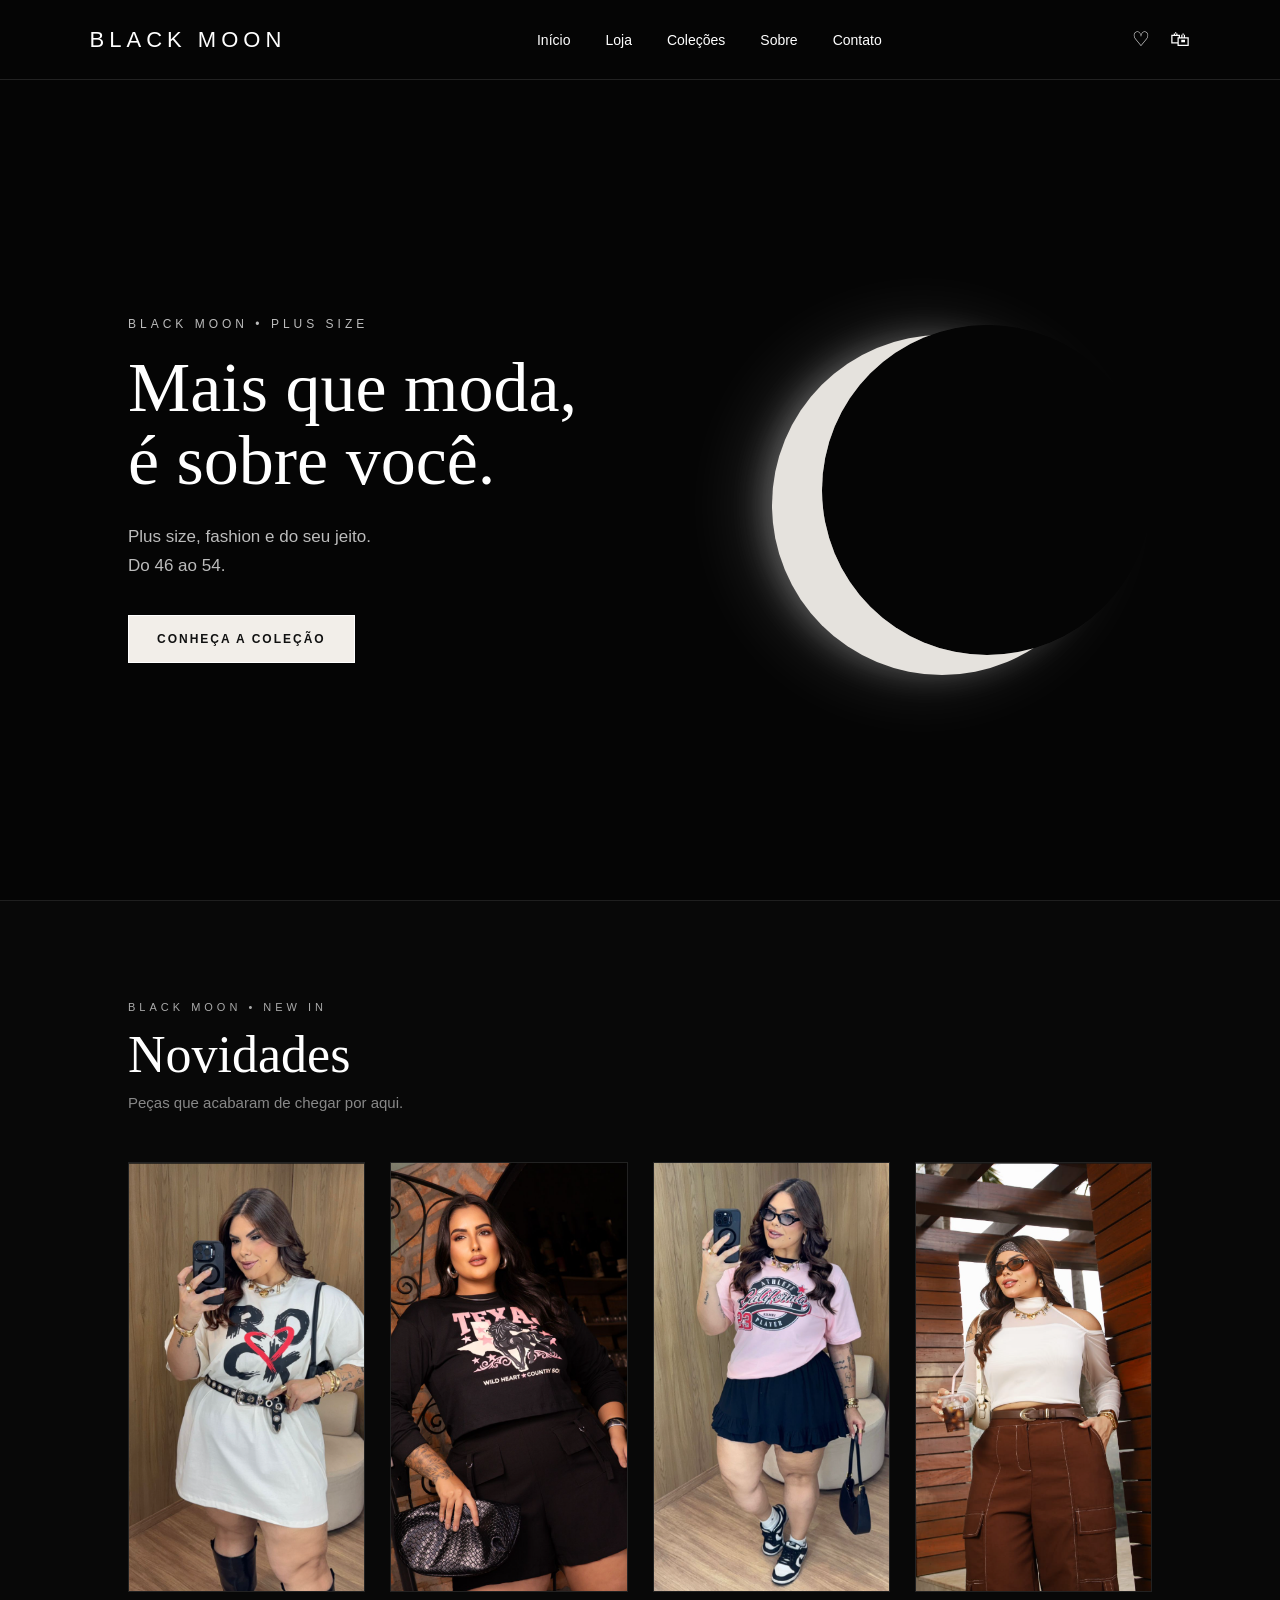
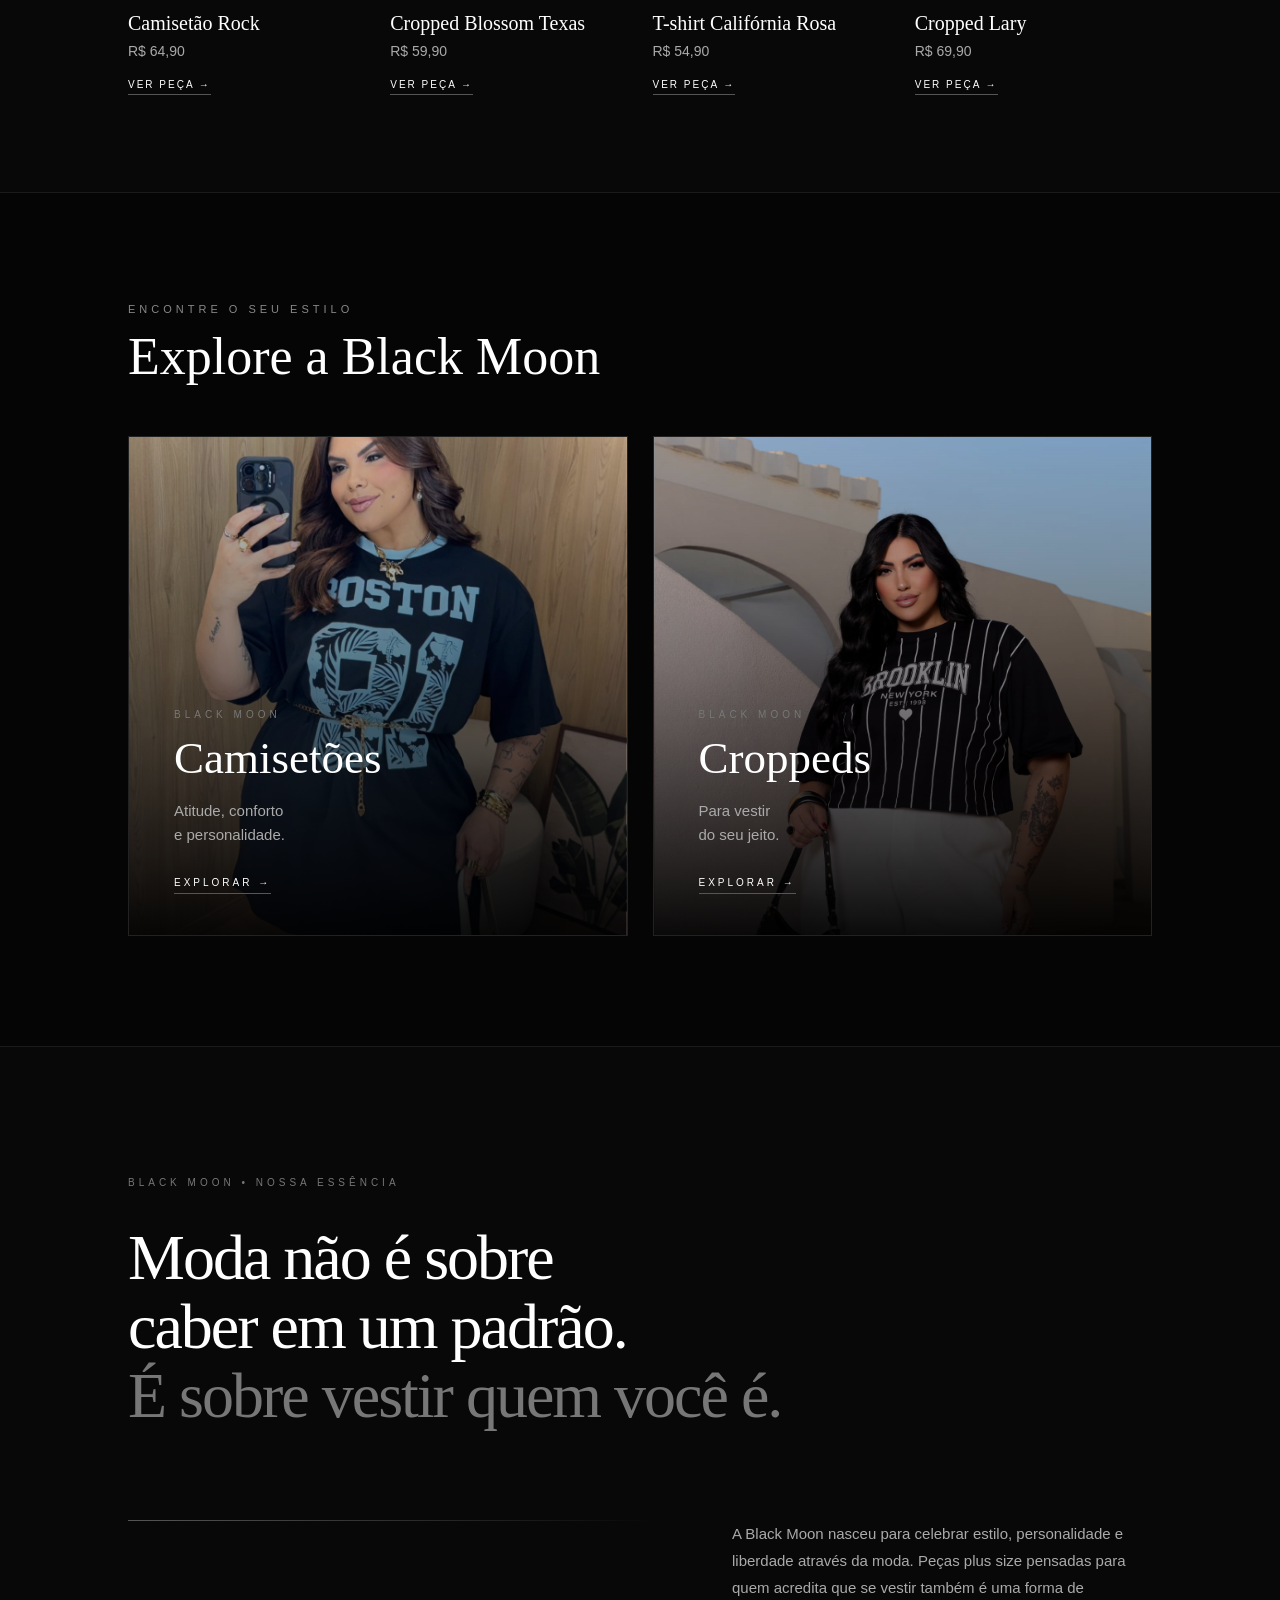
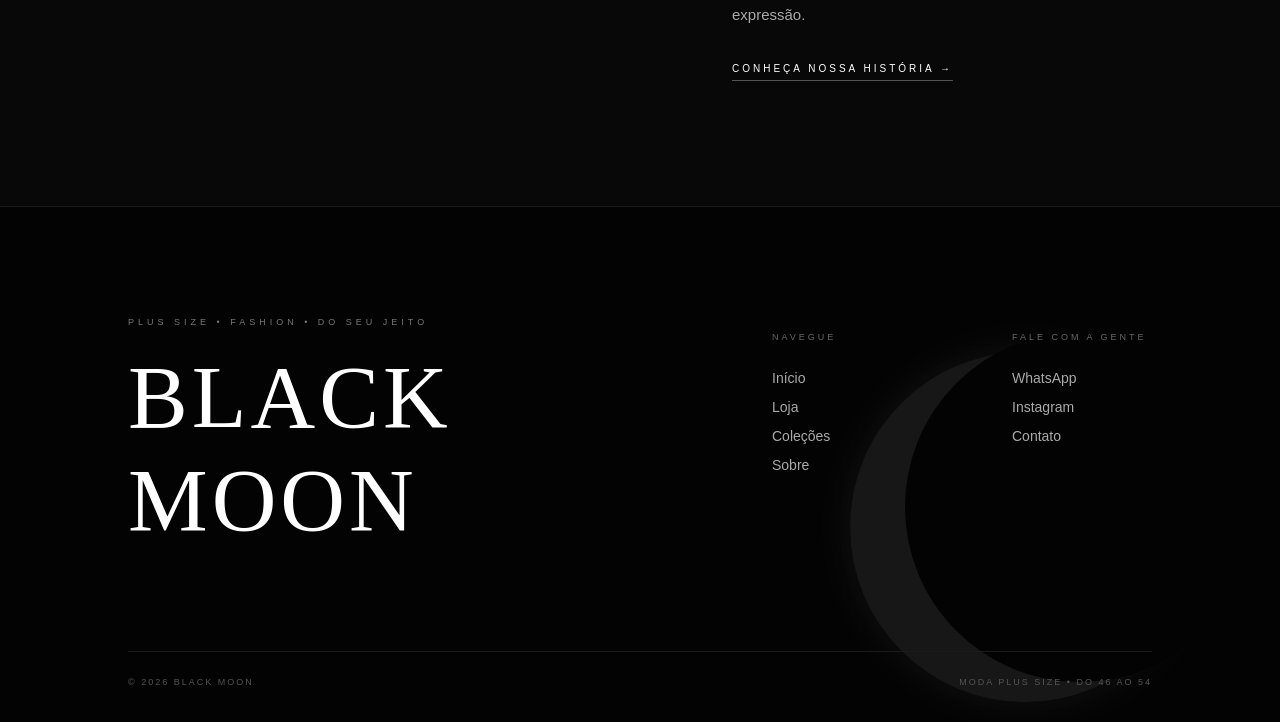
==== index.html @ 52aa0970 "Add files via upload" ====
<!DOCTYPE html>
<html lang="pt-BR">

<head>
    <meta charset="UTF-8">
    <meta name="viewport" content="width=device-width, initial-scale=1.0">

    <title>Black Moon | Plus Size Fashion</title>

    <link rel="stylesheet" href="main.css">
</head>

<body>

    <header>
        <div class="logo">
            BLACK MOON
        </div>

        <nav>
            <a href="#">Início</a>
            <a href="loja.html">Loja</a>
            <a href="#">Coleções</a>
            <a href="#">Sobre</a>
            <a href="#">Contato</a>
        </nav>

        <div class="icones">
            ♡　🛍
        </div>
    </header>


    <main class="inicio">

        <div class="texto-inicio">

            <p class="detalhe">BLACK MOON • PLUS SIZE</p>

            <h1>
                Mais que moda,<br>
                é sobre você.
            </h1>

            <p class="descricao">
                Plus size, fashion e do seu jeito.<br>
                Do 46 ao 54.
            </p>

            <a class="botao" href="#">
                CONHEÇA A COLEÇÃO
            </a>

        </div>

        <div class="lua"></div>

    </main>
<section class="novidades">

    <div class="titulo-novidades">
        <p>BLACK MOON • NEW IN</p>
        <h2>Novidades</h2>
        <span>Peças que acabaram de chegar por aqui.</span>
    </div>

    <div class="produtos">

        <div class="produto">
         <div class="foto-produto">
    <img src="imagens/camisetao-rock/Captura de tela 2026-09-18 185136.png"
         alt="Camisetão Rock">
</div>  

            <h3>Camisetão Rock</h3>
            <p>R$ 64,90</p>
            <a href="#">VER PEÇA →</a>
        </div>


       

        <div class="produto">

    <div class="foto-produto">
        <img src="imagens/cropped-blossom/Captura de tela 2026-09-18 184818.png"
             alt="Cropped Blossom Texas">
    </div>

    <h3>Cropped Blossom Texas</h3>
    <p>R$ 59,90</p>
    <a href="#">VER PEÇA →</a>

</div>


      <div class="produto">

    <div class="foto-produto">
    <img src="imagens/T-shirt california-rosa/california.png"
         alt="T-shirt Califórnia Rosa">
</div>

    <h3>T-shirt Califórnia Rosa</h3>
    <p>R$ 54,90</p>
    <a href="#">VER PEÇA →</a>

</div>


        <div class="produto">
            <div class="foto-produto">
    <img src="imagens/cropped-lary/Captura de tela 2026-09-18 184623.png"
         alt="Cropped Lary">
</div>

            <h3>Cropped Lary</h3>
            <p>R$ 69,90</p>
            <a href="#">VER PEÇA →</a>
        </div>

    </div>

</section>
<section class="explore">

    <div class="titulo-explore">
        <p>ENCONTRE O SEU ESTILO</p>
        <h2>Explore a Black Moon</h2>
    </div>

    <div class="categorias">

        <div class="categoria">
            <div class="categoria-conteudo">
                <span>BLACK MOON</span>

                <h3>Camisetões</h3>

                <p>
                    Atitude, conforto<br>
                    e personalidade.
                </p>

                <a href="#">EXPLORAR →</a>
            </div>
        </div>


        <div class="categoria">
            <div class="categoria-conteudo">
                <span>BLACK MOON</span>

                <h3>Croppeds</h3>

                <p>
                    Para vestir<br>
                    do seu jeito.
                </p>

                <a href="#">EXPLORAR →</a>
            </div>
        </div>

    </div>

</section>
<section class="sobre-blackmoon">

    <div class="sobre-topo">
        <p class="sobre-detalhe">BLACK MOON • NOSSA ESSÊNCIA</p>

        <h2>
            Moda não é sobre<br>
            caber em um padrão.<br>
            <span>É sobre vestir quem você é.</span>
        </h2>
    </div>

    <div class="sobre-baixo">

        <div class="sobre-linha"></div>

        <div class="sobre-texto">
            <p>
                A Black Moon nasceu para celebrar estilo,
                personalidade e liberdade através da moda.
                Peças plus size pensadas para quem acredita
                que se vestir também é uma forma de expressão.
            </p>

            <a href="#">CONHEÇA NOSSA HISTÓRIA →</a>
        </div>

    </div>

</section>
<footer class="rodape">

    <div class="lua-rodape"></div>

    <div class="rodape-conteudo">

        <div class="rodape-marca">
            <p>PLUS SIZE • FASHION • DO SEU JEITO</p>
            <h2>BLACK MOON</h2>
        </div>

        <div class="rodape-links">

            <div class="rodape-coluna">
                <span>NAVEGUE</span>

                <a href="#">Início</a>
                <a href="loja.html">Loja</a>
                <a href="#">Coleções</a>
                <a href="#">Sobre</a>
            </div>

            <div class="rodape-coluna">
                <span>FALE COM A GENTE</span>

                <a href="#">WhatsApp</a>
                <a href="#">Instagram</a>
                <a href="#">Contato</a>
            </div>

        </div>

    </div>

    <div class="rodape-final">
        <p>© 2026 BLACK MOON</p>
        <p>MODA PLUS SIZE • DO 46 AO 54</p>
    </div>

</footer>
    <script src="app.js"></script>

</body>

</html>
---- main.css ----
* {
    margin: 0;
    padding: 0;
    box-sizing: border-box;
}

body {
    background-color: #050505;
    color: #ffffff;
    font-family: Arial, sans-serif;
    min-height: 100vh;
}

header {
    height: 80px;
    padding: 0 7%;
    display: flex;
    align-items: center;
    justify-content: space-between;
    border-bottom: 1px solid #222222;
}

.logo {
    font-size: 22px;
    letter-spacing: 5px;
    font-weight: 500;
}

nav {
    display: flex;
    gap: 35px;
}

nav a {
    color: #ffffff;
    text-decoration: none;
    font-size: 14px;
}

nav a:hover {
    opacity: 0.6;
}

.icones {
    font-size: 20px;
}

.inicio {
    min-height: calc(100vh - 80px);
    padding: 0 10%;

    display: flex;
    align-items: center;

    position: relative;
    overflow: hidden;
}

.texto-inicio {
    position: relative;
    z-index: 2;
}

.detalhe {
    font-size: 12px;
    letter-spacing: 4px;
    margin-bottom: 20px;
    color: #bcbcbc;
}

.texto-inicio h1 {
    font-family: Georgia, serif;
    font-size: 70px;
    font-weight: normal;
    line-height: 1.05;
    margin-bottom: 25px;
}

.descricao {
    color: #bcbcbc;
    font-size: 17px;
    line-height: 1.7;
    margin-bottom: 35px;
}

.botao {
    display: inline-block;
    padding: 16px 28px;

    color: #050505;
    background: #f4f0ed;

    text-decoration: none;
    font-size: 12px;
    letter-spacing: 2px;

    transition: 0.3s;
}

.botao:hover {
    background: #ffffff;
    transform: translateY(-3px);
}

/* LUA BLACK MOON */

.lua {
    position: absolute;

    width: 420px;
    height: 420px;

    right: 10%;
    top: 50%;

    transform: translateY(-50%);

    border-radius: 50%;

    background: radial-gradient(
        circle at 35% 35%,
        #ffffff,
        #d8d8d8 25%,
        #777777 55%,
        #181818 75%
    );

    box-shadow:
        0 0 30px rgba(255, 255, 255, 0.25),
        0 0 80px rgba(255, 255, 255, 0.15),
        0 0 160px rgba(255, 255, 255, 0.08);

    opacity: 0.85;
}
.botao {
    color: #111111;
    border: 1px solid #ffffff;
}

.botao:hover {
    color: #ffffff;
    background: transparent;

    box-shadow:
        0 0 10px rgba(255, 255, 255, 0.5),
        0 0 30px rgba(255, 255, 255, 0.25);
}
/* TRANSFORMA A LUA EM CRESCENTE */

.lua {
    width: 330px;
    height: 330px;

    background: transparent;

    border-radius: 50%;

    box-shadow:
        -45px 15px 0 5px #f2eee9,
        -55px 15px 35px rgba(255, 255, 255, 0.35),
        -65px 15px 90px rgba(255, 255, 255, 0.18);

    opacity: 0.95;
}

/* GARANTE O TEXTO DO BOTÃO */

.botao {
    color: #111111 !important;
    background-color: #f2eee9;
    font-weight: bold;
}

.botao:hover {
    color: #ffffff !important;
    background-color: transparent;
}
/* BRILHO SUAVE DA LUA */

.lua {
    animation: brilhoLua 4s ease-in-out infinite;
}

@keyframes brilhoLua {
    0%, 100% {
        filter: drop-shadow(0 0 8px rgba(255, 255, 255, 0.20));
    }

    50% {
        filter: drop-shadow(0 0 28px rgba(255, 255, 255, 0.55));
    }
}
/* SEÇÃO NOVIDADES */

.novidades {
    padding: 100px 10%;
    background: #080808;
    border-top: 1px solid #1f1f1f;
}

.titulo-novidades {
    margin-bottom: 50px;
}

.titulo-novidades > p {
    color: #aaaaaa;
    font-size: 11px;
    letter-spacing: 4px;
    margin-bottom: 12px;
}

.titulo-novidades h2 {
    font-family: Georgia, serif;
    font-size: 52px;
    font-weight: normal;
    margin-bottom: 10px;
}

.titulo-novidades span {
    color: #888888;
    font-size: 15px;
}


/* ORGANIZA OS PRODUTOS */

.produtos {
    display: grid;
    grid-template-columns: repeat(4, 1fr);
    gap: 25px;
}


/* CADA PRODUTO */

.produto {
    position: relative;
}

.foto-produto {
    width: 100%;
    height: 430px;

    background: #111111;
    border: 1px solid #222222;

    display: flex;
    align-items: center;
    justify-content: center;

    color: #555555;
    font-size: 11px;
    letter-spacing: 4px;

    margin-bottom: 20px;

    transition: 0.4s ease;
}


/* EFEITO QUANDO PASSAR O MOUSE */

.produto:hover .foto-produto {
    transform: translateY(-6px);

    border-color: #777777;

    box-shadow:
        0 0 15px rgba(255, 255, 255, 0.10),
        0 0 40px rgba(255, 255, 255, 0.05);
}


/* NOME */

.produto h3 {
    font-family: Georgia, serif;
    font-size: 20px;
    font-weight: normal;
    margin-bottom: 8px;
}


/* PREÇO */

.produto > p {
    color: #aaaaaa;
    font-size: 14px;
    margin-bottom: 15px;
}


/* VER PEÇA */

.produto a {
    color: #ffffff;
    text-decoration: none;

    font-size: 10px;
    letter-spacing: 2px;

    padding-bottom: 4px;
    border-bottom: 1px solid #555555;

    transition: 0.3s;
}

.produto a:hover {
    border-color: #ffffff;
}
.foto-produto {
    overflow: hidden;
}

.foto-produto img {
    width: 100%;
    height: 100%;
    object-fit: cover;

    display: block;

    transition: transform 0.5s ease;
}

.produto:hover .foto-produto img {
  transform: scale(1.05);
}
/* =================================
   EXPLORE A BLACK MOON
================================= */

.explore {
    padding: 110px 10%;
    background: #050505;
    border-top: 1px solid #1b1b1b;
}

.titulo-explore {
    margin-bottom: 50px;
}

.titulo-explore > p {
    color: #888;
    font-size: 11px;
    letter-spacing: 4px;
    margin-bottom: 12px;
}

.titulo-explore h2 {
    color: #fff;
    font-family: Georgia, serif;
    font-size: 52px;
    font-weight: normal;
}


/* OS DOIS BLOCOS */

.categorias {
    display: grid;
    grid-template-columns: 1fr 1fr;
    gap: 25px;
}


/* CADA CATEGORIA */

.categoria {
    height: 500px;
    position: relative;
    overflow: hidden;

    background:
        radial-gradient(
            circle at 70% 40%,
            #252525 0%,
            #111 35%,
            #080808 70%
        );

    border: 1px solid #222;

    display: flex;
    align-items: flex-end;

    transition: 0.5s ease;
}


/* BRILHO */

.categoria::before {
    content: "";
    position: absolute;

    width: 250px;
    height: 250px;

    background: rgba(255, 255, 255, 0.07);
    filter: blur(80px);

    top: -100px;
    right: -100px;

    opacity: 0;

    transition: 0.6s ease;
}

.categoria:hover::before {
    opacity: 1;
}


/* CONTEÚDO */

.categoria-conteudo {
    position: relative;
    z-index: 2;

    padding: 45px;
}

.categoria-conteudo span {
    color: #777;
    font-size: 10px;
    letter-spacing: 4px;
}

.categoria-conteudo h3 {
    color: #fff;
    font-family: Georgia, serif;

    font-size: 45px;
    font-weight: normal;

    margin: 10px 0 15px;
}

.categoria-conteudo p {
    color: #aaa;
    font-size: 15px;
    line-height: 1.6;

    margin-bottom: 25px;
}


/* LINK */

.categoria-conteudo a {
    color: #fff;
    text-decoration: none;

    font-size: 10px;
    letter-spacing: 3px;

    padding-bottom: 5px;
    border-bottom: 1px solid #555;

    transition: 0.3s ease;
}

.categoria-conteudo a:hover {
    border-color: #fff;
}


/* MOVIMENTO DO CARD */

.categoria:hover {
    transform: translateY(-6px);

    border-color: #555;

    box-shadow:
        0 15px 40px rgba(0, 0, 0, 0.5),
        0 0 30px rgba(255, 255, 255, 0.04);
}
/* FOTOS DAS CATEGORIAS */

.categoria:first-child {
    background:
        linear-gradient(
            to top,
            rgba(0, 0, 0, 0.95) 0%,
            rgba(0, 0, 0, 0.45) 55%,
            rgba(0, 0, 0, 0.15) 100%
        ),
        url("imagens/camisao-boston/Camisao boston.jpeg");

    background-size: cover;
    background-position: center;
}

.categoria:last-child {
    background:
        linear-gradient(
            to top,
            rgba(0, 0, 0, 0.95) 0%,
            rgba(0, 0, 0, 0.45) 55%,
            rgba(0, 0, 0, 0.15) 100%
        ),
        url("imagens/Cropped over/Cropped over preto.jpeg");

    background-size: cover;
    background-position: center;
}
/* =================================
   SOBRE A BLACK MOON
================================= */

.sobre-blackmoon {
    padding: 130px 10%;
    background: #080808;
    border-top: 1px solid #1b1b1b;
}

.sobre-topo {
    max-width: 1100px;
}

.sobre-detalhe {
    color: #777;
    font-size: 10px;
    letter-spacing: 4px;
    margin-bottom: 35px;
}

.sobre-topo h2 {
    color: #fff;
    font-family: Georgia, serif;
    font-size: clamp(45px, 5vw, 78px);
    line-height: 1.08;
    font-weight: normal;
    letter-spacing: -2px;
}

.sobre-topo h2 span {
    color: #777;
}


/* PARTE DE BAIXO */

.sobre-baixo {
    display: grid;
    grid-template-columns: 1fr 420px;
    gap: 80px;

    margin-top: 90px;
    align-items: start;
}

.sobre-linha {
    width: 100%;
    height: 1px;

    background: linear-gradient(
        to right,
        #555,
        transparent
    );
}

.sobre-texto p {
    color: #aaa;
    font-size: 15px;
    line-height: 1.8;

    margin-bottom: 30px;
}

.sobre-texto a {
    color: #fff;
    text-decoration: none;

    font-size: 10px;
    letter-spacing: 3px;

    padding-bottom: 6px;
    border-bottom: 1px solid #555;

    transition: 0.3s ease;
}

.sobre-texto a:hover {
    border-color: #fff;

    text-shadow:
        0 0 8px rgba(255,255,255,0.5),
        0 0 20px rgba(255,255,255,0.2);
}
/* =================================
   RODAPÉ BLACK MOON
================================= */

.rodape {
    position: relative;
    overflow: hidden;

    padding: 110px 10% 35px;

    background: #030303;
    border-top: 1px solid #1b1b1b;
}


/* LUA AO FUNDO */

.lua-rodape {
    position: absolute;

    width: 350px;
    height: 350px;

    border-radius: 50%;

    background: rgba(255, 255, 255, 0.08);

   right: 80px;
   bottom: 20px;

    box-shadow:
        0 0 40px rgba(255, 255, 255, 0.05),
        0 0 100px rgba(255, 255, 255, 0.03);
}

.lua-rodape::after {
    content: "";

    position: absolute;

    width: 350px;
    height: 350px;

    border-radius: 50%;

    background: #030303;

    top: -20px;
   left: 55px;
}


/* CONTEÚDO PRINCIPAL */

.rodape-conteudo {
    position: relative;
    z-index: 2;

    display: flex;
    justify-content: space-between;

    gap: 80px;

    padding-bottom: 100px;
}


/* MARCA */

.rodape-marca p {
    color: #777;

    font-size: 9px;
    letter-spacing: 4px;

    margin-bottom: 18px;
}

.rodape-marca h2 {
    color: #fff;

    font-family: Georgia, serif;
    font-size: clamp(50px, 7vw, 100px);

    font-weight: normal;
    letter-spacing: 4px;
}


/* LINKS */

.rodape-links {
    display: flex;
    gap: 100px;

    padding-top: 15px;
}

.rodape-coluna {
    display: flex;
    flex-direction: column;
    gap: 13px;

    min-width: 140px;
}

.rodape-coluna span {
    color: #666;

    font-size: 9px;
    letter-spacing: 3px;

    margin-bottom: 15px;
}

.rodape-coluna a {
    color: #aaa;

    text-decoration: none;

    font-size: 14px;

    transition: 0.3s ease;
}

.rodape-coluna a:hover {
    color: #fff;

    transform: translateX(4px);

    text-shadow:
        0 0 10px rgba(255, 255, 255, 0.35);
}


/* PARTE FINAL */

.rodape-final {
    position: relative;
    z-index: 2;

    border-top: 1px solid #1b1b1b;

    padding-top: 25px;

    display: flex;
    justify-content: space-between;

    color: #555;

    font-size: 9px;
    letter-spacing: 2px;
}
/* ========================================
   PÁGINA LOJA - BLACK MOON
======================================== */

.pagina-loja {
    background: #030303;
    color: #f5f2ee;
    min-height: 100vh;
}

/* TOPO DA LOJA */

.topo-loja {
    max-width: 1400px;
    margin: 0 auto;
    padding: 140px 40px 110px;
    border-bottom: 1px solid #222;
}

.topo-loja > p {
    font-size: 11px;
    letter-spacing: 5px;
    margin-bottom: 25px;
    color: #999;
}

.topo-loja h1 {
    font-family: Georgia, serif;
    font-size: clamp(60px, 8vw, 120px);
    font-weight: normal;
    line-height: 0.9;
    margin: 0 0 35px;
}

.topo-loja span {
    color: #999;
    font-size: 15px;
}


/* ÁREA DOS PRODUTOS */

.area-produtos-loja {
    max-width: 1400px;
    margin: 0 auto;
    padding: 100px 40px 150px;
}

.cabecalho-produtos {
    display: flex;
    justify-content: space-between;
    align-items: flex-end;
    gap: 30px;
    margin-bottom: 60px;
}

.cabecalho-produtos p {
    font-size: 10px;
    letter-spacing: 4px;
    color: #888;
    margin-bottom: 12px;
}

.cabecalho-produtos h2 {
    font-family: Georgia, serif;
    font-size: 45px;
    font-weight: normal;
}


/* FILTROS */

.filtros-loja {
    display: flex;
    gap: 10px;
}

.filtros-loja button {
    background: transparent;
    color: #aaa;
    border: 1px solid #333;
    padding: 12px 22px;
    cursor: pointer;
    font-size: 11px;
    letter-spacing: 1px;
    transition: 0.3s;
}

.filtros-loja button:hover {
    background: #f5f2ee;
    color: #030303;
    border-color: #f5f2ee;
}


/* GRADE */

.grade-loja {
    display: grid;
    grid-template-columns: repeat(4, 1fr);
    gap: 25px;
}


/* CARD */

.card-loja {
    position: relative;
}

.imagem-loja {
    width: 100%;
    aspect-ratio: 4 / 5;
    overflow: hidden;
    background: #111;
}

.imagem-loja img {
    width: 100%;
    height: 100%;
    object-fit: cover;
    display: block;
    transition: transform 0.6s ease;
}

.card-loja:hover .imagem-loja img {
    transform: scale(1.04);
}


/* INFORMAÇÕES */

.info-loja {
    padding-top: 20px;
}

.info-loja h3 {
    font-family: Georgia, serif;
    font-size: 20px;
    font-weight: normal;
    margin-bottom: 8px;
}

.info-loja p {
    color: #999;
    font-size: 14px;
    margin-bottom: 18px;
}

.info-loja a {
    color: #fff;
    text-decoration: none;
    font-size: 10px;
    letter-spacing: 2px;
    padding-bottom: 5px;
    border-bottom: 1px solid #555;
    transition: 0.3s;
}

.info-loja a:hover {
    border-color: #fff;
}


/* CELULAR */

@media (max-width: 900px) {

    .grade-loja {
        grid-template-columns: repeat(2, 1fr);
    }

    .cabecalho-produtos {
        flex-direction: column;
        align-items: flex-start;
    }
}

@media (max-width: 550px) {

    .topo-loja {
        padding: 100px 20px 70px;
    }

    .area-produtos-loja {
        padding: 70px 20px 100px;
    }

    .grade-loja {
        grid-template-columns: 1fr;
    }

    .filtros-loja {
        flex-wrap: wrap;
    }
}
/* ========================================
   PÁGINA DE PRODUTO - BLACK MOON
======================================== */

.pagina-produto {
    background: #030303;
    min-height: 100vh;
    color: #fff;
}

.produto-detalhes {
    max-width: 1400px;
    margin: 0 auto;
    padding: 80px 40px 120px;

    display: grid;
    grid-template-columns: 1fr 1fr;
    gap: 90px;
    align-items: start;
}


/* FOTO */

.produto-fotos {
    width: 100%;
}

.produto-foto-principal {
    width: 100%;
    max-height: 780px;
    overflow: hidden;
    background: #111;
}

.produto-foto-principal img {
    width: 100%;
    height: 100%;
    max-height: 780px;
    object-fit: cover;
    display: block;
}


/* INFORMAÇÕES */

.produto-informacoes {
    padding-top: 40px;
    max-width: 520px;
}

.produto-categoria {
    color: #777;
    font-size: 10px;
    letter-spacing: 4px;
    margin-bottom: 20px;
}

.produto-informacoes h1 {
    font-family: Georgia, serif;
    font-size: clamp(45px, 5vw, 72px);
    font-weight: normal;
    line-height: 1;
    margin-bottom: 25px;
}

.produto-preco {
    color: #ddd;
    font-size: 22px;
    margin-bottom: 35px;
}

.produto-linha {
    width: 100%;
    height: 1px;
    background: #292929;
    margin-bottom: 35px;
}


/* TAMANHO E DESCRIÇÃO */

.produto-tamanho,
.produto-descricao {
    margin-bottom: 35px;
}

.produto-tamanho span,
.produto-descricao span {
    display: block;
    color: #777;
    font-size: 9px;
    letter-spacing: 3px;
    margin-bottom: 12px;
}

.produto-tamanho p,
.produto-descricao p {
    color: #aaa;
    font-size: 14px;
    line-height: 1.8;
}


/* BOTÃO COMPRAR */

.botao-comprar {
    display: block;
    width: 100%;
    padding: 20px;

    background: #fff;
    color: #030303;

    text-align: center;
    text-decoration: none;

    font-size: 10px;
    letter-spacing: 3px;

    margin-top: 45px;
    transition: 0.3s ease;
}

.botao-comprar:hover {
    background: #d8d8d8;
    transform: translateY(-2px);
}


/* VOLTAR */

.voltar-loja {
    display: inline-block;
    color: #777;
    text-decoration: none;

    font-size: 9px;
    letter-spacing: 2px;

    margin-top: 30px;
    transition: 0.3s ease;
}

.voltar-loja:hover {
    color: #fff;
}


/* CELULAR */

@media (max-width: 850px) {

    .produto-detalhes {
        grid-template-columns: 1fr;
        gap: 40px;
        padding: 40px 20px 80px;
    }

    .produto-informacoes {
        padding-top: 0;
        max-width: 100%;
    }

}
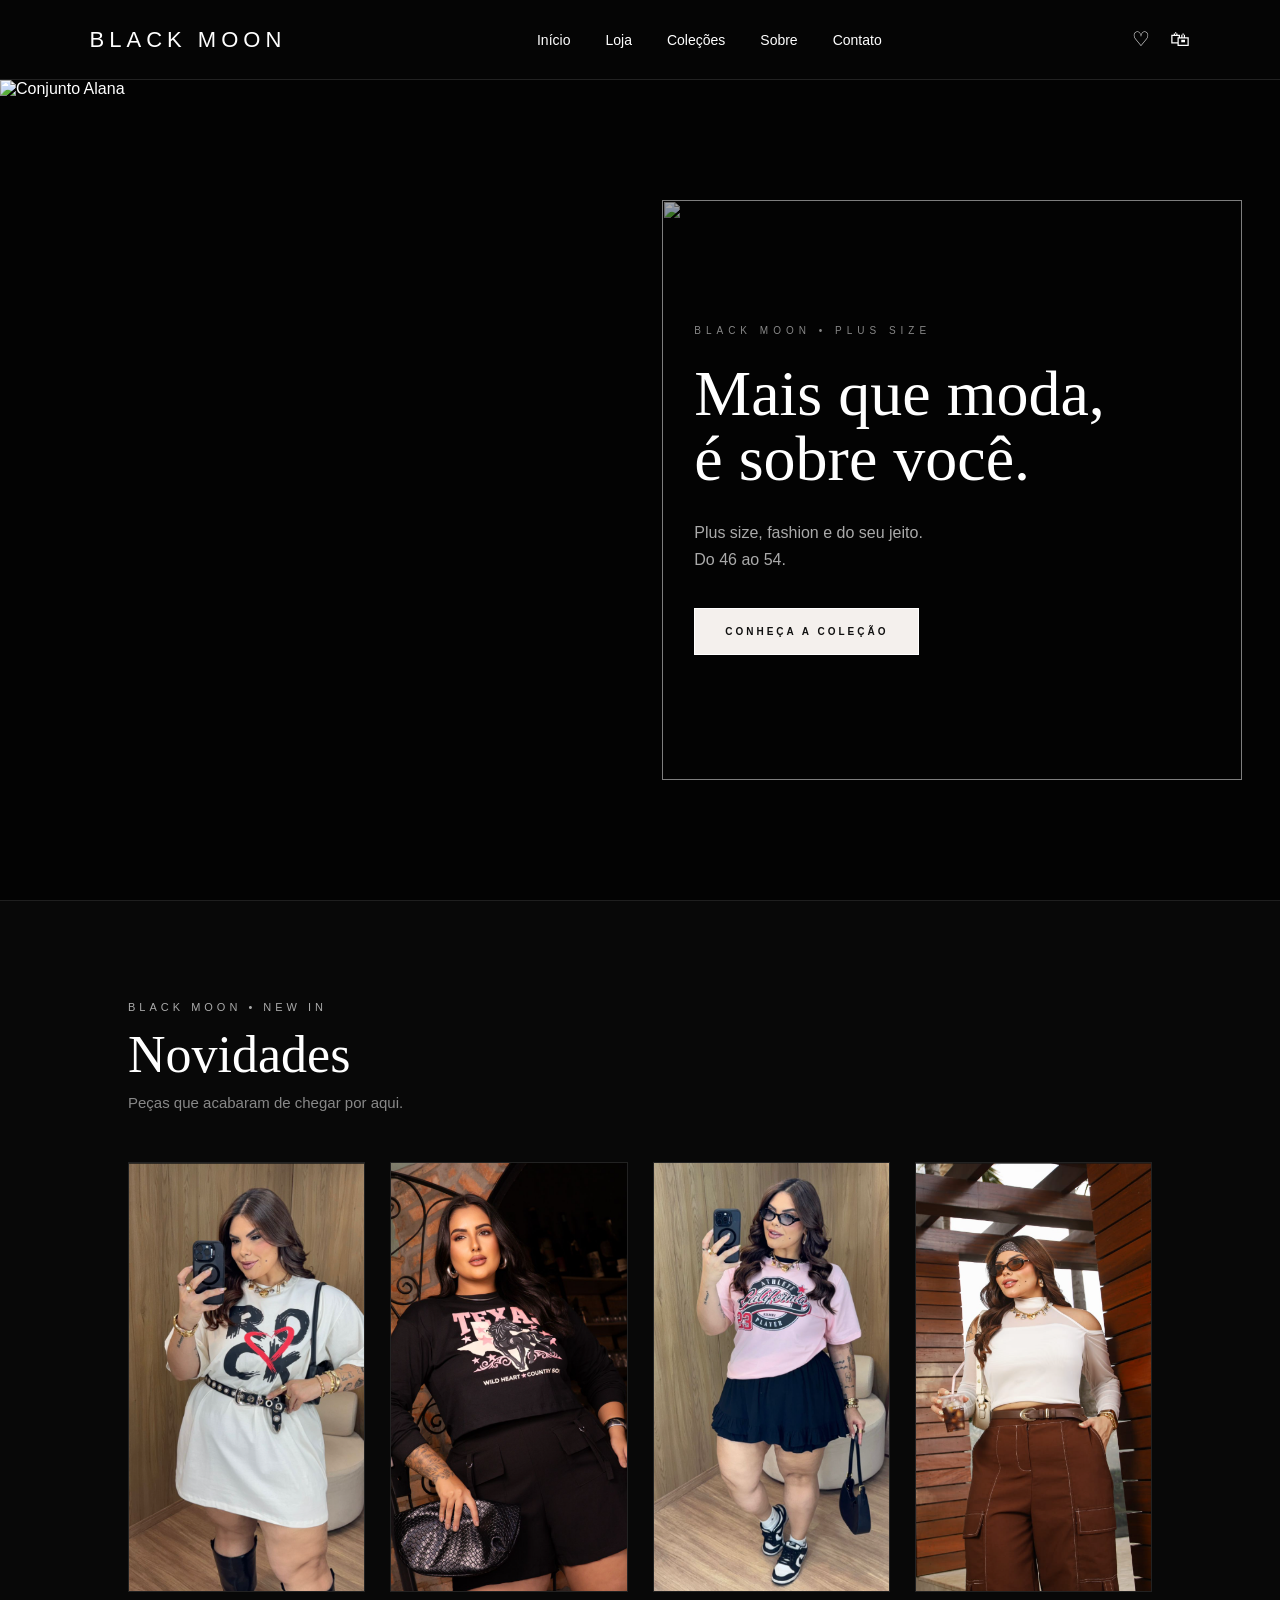
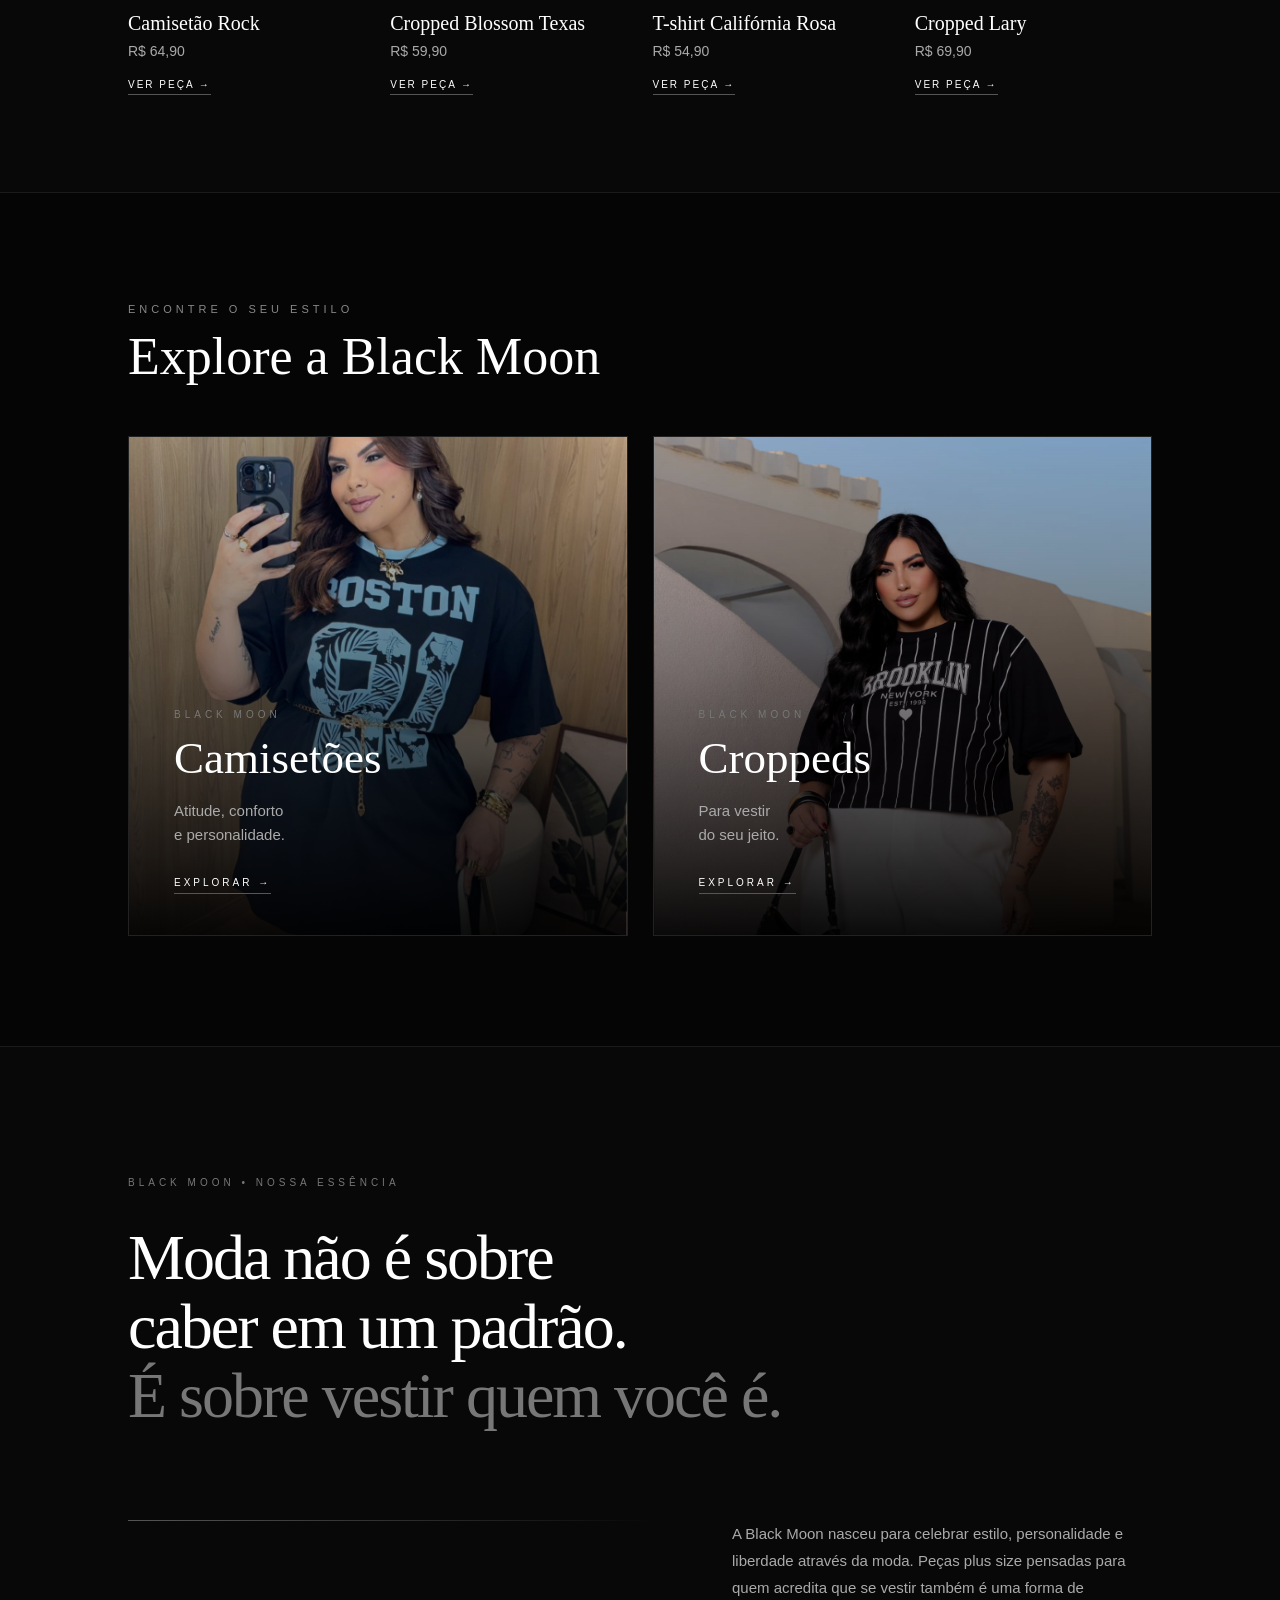
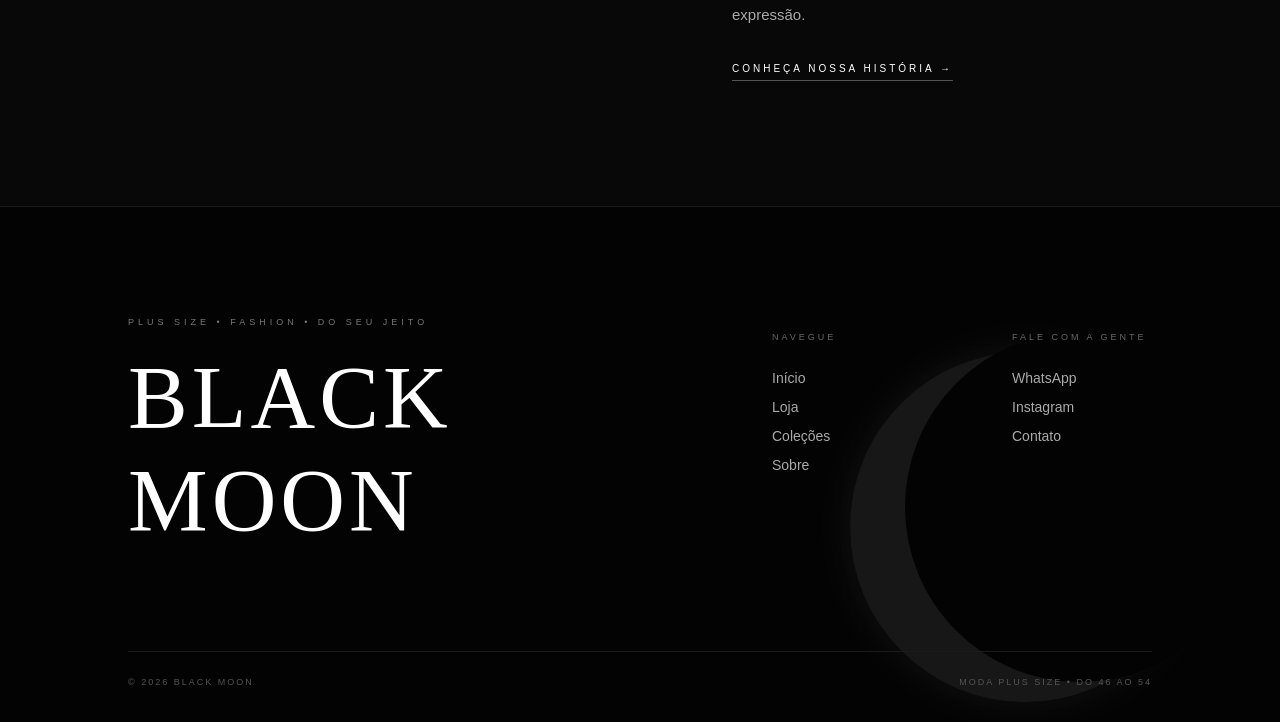
==== commit 0164dfbb: "Add files via upload" ====
--- a/index.html
+++ b/index.html
@@ -31,31 +31,38 @@
     </header>
 
 
-    <main class="inicio">
-
-        <div class="texto-inicio">
-
-            <p class="detalhe">BLACK MOON • PLUS SIZE</p>
-
-            <h1>
-                Mais que moda,<br>
-                é sobre você.
-            </h1>
-
-            <p class="descricao">
-                Plus size, fashion e do seu jeito.<br>
-                Do 46 ao 54.
-            </p>
-
-            <a class="botao" href="#">
-                CONHEÇA A COLEÇÃO
-            </a>
-
-        </div>
-
-        <div class="lua"></div>
-
-    </main>
+   <main class="inicio">
+
+    <div class="foto-inicio">
+        <img src="imagens/conjunto-alana/conjunto-alana.jpeg"
+             alt="Conjunto Alana">
+    </div>
+
+    <div class="texto-inicio">
+
+        <p class="detalhe">BLACK MOON • PLUS SIZE</p>
+
+        <h1>
+            Mais que moda,<br>
+            é sobre você.
+        </h1>
+
+        <p class="descricao">
+            Plus size, fashion e do seu jeito.<br>
+            Do 46 ao 54.
+        </p>
+
+        <a class="botao" href="loja.html">
+            CONHEÇA A COLEÇÃO
+        </a>
+
+    </div>
+
+  <div class="lua">
+    <img src="imagens/lua-black-moon.png/lua-black-moon.png" alt="">
+</div>
+
+</main>
 <section class="novidades">
 
     <div class="titulo-novidades">
--- a/main.css
+++ b/main.css
@@ -1104,4 +1104,274 @@
         max-width: 100%;
     }
 
-}+}
+
+/* ========================================
+   NOVA CAPA - BLACK MOON
+======================================== */
+
+.inicio {
+    min-height: 720px;
+    height: calc(100vh - 80px);
+    max-height: 900px;
+    padding: 0;
+
+    display: grid;
+    grid-template-columns: 48% 52%;
+    align-items: stretch;
+
+    position: relative;
+    overflow: hidden;
+    background: #030303;
+}
+
+
+/* FOTO CONJUNTO ALANA */
+
+.foto-inicio {
+    position: relative;
+    z-index: 1;
+    width: 100%;
+    height: 100%;
+    overflow: hidden;
+}
+
+.foto-inicio img {
+    width: 100%;
+    height: 100%;
+    object-fit: cover;
+    object-position: center;
+    display: block;
+}
+
+.foto-inicio::after {
+    content: "";
+    position: absolute;
+    inset: 0;
+
+    background: linear-gradient(
+        to right,
+        transparent 55%,
+        #030303 100%
+    );
+}
+
+
+/* TEXTO DA CAPA */
+
+.texto-inicio {
+    position: relative;
+    z-index: 3;
+
+    display: flex;
+    flex-direction: column;
+    justify-content: center;
+    align-items: flex-start;
+
+    padding: 70px 10% 70px 12%;
+}
+
+.detalhe {
+    font-size: 10px;
+    letter-spacing: 5px;
+    margin-bottom: 25px;
+    color: #888;
+}
+
+.texto-inicio h1 {
+    font-family: Georgia, serif;
+    font-size: clamp(55px, 5vw, 82px);
+    font-weight: normal;
+    line-height: 1.02;
+    margin-bottom: 28px;
+    color: #fff;
+}
+
+.descricao {
+    color: #aaa;
+    font-size: 16px;
+    line-height: 1.7;
+    margin-bottom: 35px;
+}
+
+.botao {
+    position: relative;
+    z-index: 5;
+
+    display: inline-block;
+    padding: 17px 30px;
+
+    color: #111;
+    background: #f4f0ed;
+    border: 1px solid #fff;
+
+    text-decoration: none;
+    font-size: 10px;
+    letter-spacing: 3px;
+
+    transition: 0.3s ease;
+}
+
+.botao:hover {
+    background: #fff;
+    transform: translateY(-3px);
+}
+
+
+/* LUA DA NOVA CAPA 🌙 */
+
+.lua {
+    position: absolute;
+    z-index: 2;
+
+    width: 330px;
+    height: 330px;
+
+   right: 35px;
+    top: 50%;
+
+    transform: translateY(-50%);
+
+    border-radius: 50%;
+
+    background: rgba(255, 255, 255, 0.08);
+
+    box-shadow:
+        0 0 40px rgba(255, 255, 255, 0.08),
+        0 0 100px rgba(255, 255, 255, 0.04);
+
+    opacity: 0.7;
+}
+
+.lua::after {
+    content: "";
+    position: absolute;
+
+   width: 420px;
+height: 420px;
+
+    border-radius: 50%;
+
+    background: #030303;
+
+top: -30px;
+left: 85px;
+}
+
+/* LUA REALISTA DA CAPA */
+
+.inicio .lua {
+   width: 580px;
+height: 580px;
+
+    background: none;
+    box-shadow: none;
+    border-radius: 0;
+
+    position: absolute;
+    right: 3%;
+    top: 50%;
+    transform: translateY(-50%);
+
+    opacity: 0.65;
+}
+
+.inicio .lua::after {
+    display: none;
+}
+
+.inicio .lua img {
+    width: 100%;
+    height: 100%;
+    object-fit: contain;
+    display: block;
+}
+
+
+/* ========================================
+   RESPONSIVO - CELULAR
+======================================== */
+
+@media (max-width: 768px) {
+        header {
+        height: 70px;
+        padding: 0 20px;
+    }
+
+    header nav {
+        display: none;
+    }
+
+    .logo {
+        font-size: 16px;
+        letter-spacing: 3px;
+    }
+
+    .icones {
+        font-size: 17px;
+        gap: 15px;
+    }
+        .icones {
+        font-size: 17px;
+        gap: 15px;
+    }
+
+
+    /* CAPA NO CELULAR */
+
+    .inicio {
+        min-height: auto;
+        padding: 0;
+        display: block;
+    }
+
+    .foto-inicio {
+        width: 100%;
+        height: 440px;
+        position: relative;
+    }
+
+    .foto-inicio img {
+        width: 100%;
+        height: 100%;
+        object-fit: cover;
+        object-position: center top;
+    }
+    .texto-inicio {
+        position: relative;
+        width: 100%;
+        padding: 45px 30px 45px;
+        z-index: 3;
+    }
+
+    .detalhe {
+        font-size: 9px;
+        letter-spacing: 4px;
+        margin-bottom: 20px;
+    }
+
+    .texto-inicio h1 {
+        font-size: 48px;
+        line-height: 1.02;
+        letter-spacing: -1px;
+        margin-bottom: 22px;
+    }
+
+    .descricao {
+        font-size: 15px;
+        line-height: 1.6;
+        margin-bottom: 28px;
+    }
+
+    .botao {
+        padding: 15px 22px;
+        font-size: 10px;
+    }
+    .inicio .lua {
+    width: 430px;
+    height: 430px;
+right: -20px;
+top: 78%;
+    transform: translateY(-50%);
+}
+}
